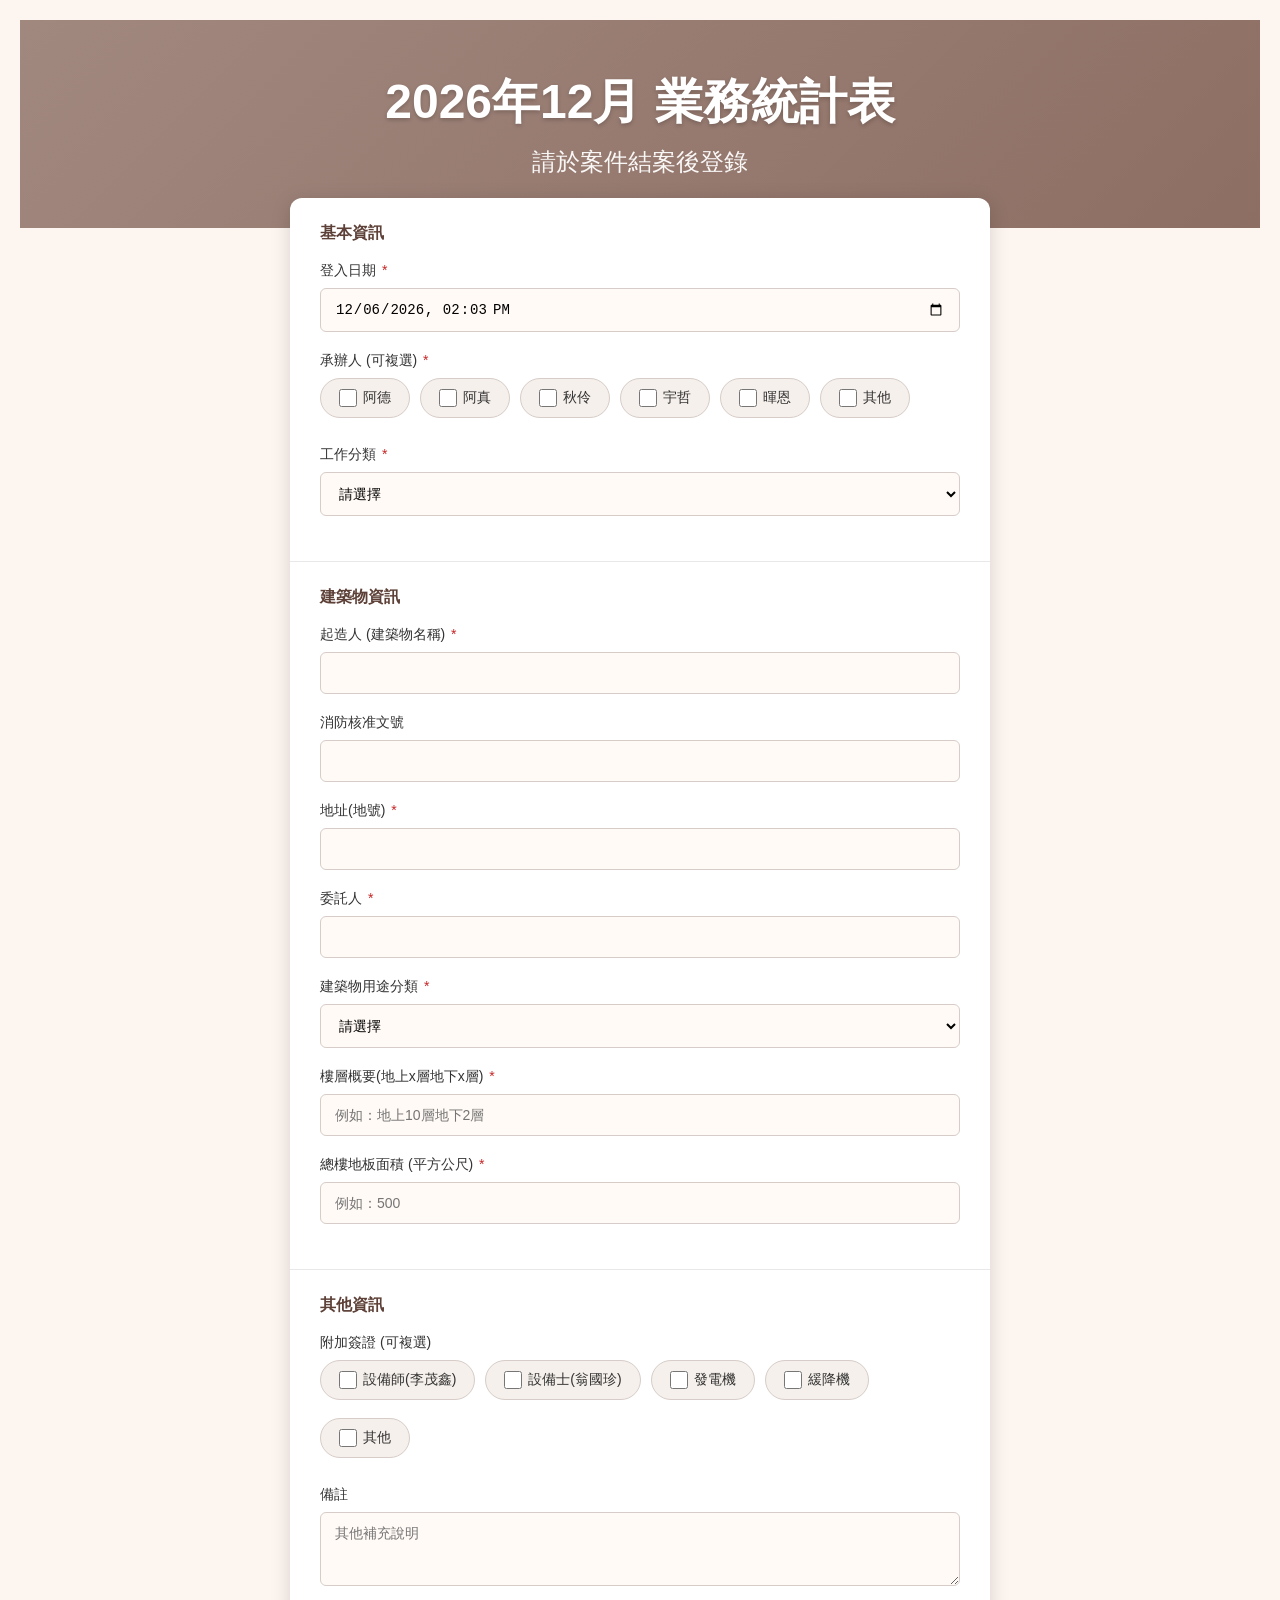
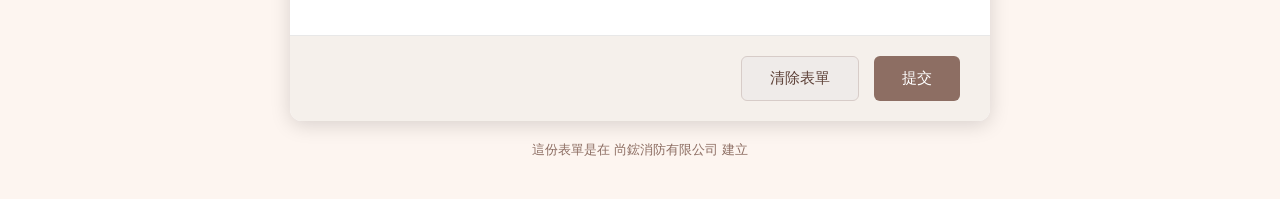
==== form.html @ 36d1661a "Fix: timezone, unit sqm" ====
<!DOCTYPE html>
<html lang="zh-TW">
<head>
    <meta charset="UTF-8">
    <meta name="viewport" content="width=device-width, initial-scale=1.0">
    <title>尚鋐消防 - 業務統計表</title>
    <link rel="stylesheet" href="styles.css">
</head>
<body>
    <!-- 頂部橫幅 -->
    <header class="header-banner">
        
        <h1 id="formTitle">2026年3月 業務統計表</h1>
        <p class="subtitle">請於案件結案後登錄</p>
    </header>

    <div class="container">
        <form id="businessForm">
            <section class="form-section">
                <h2>基本資訊</h2>
                
                <div class="form-group">
                    <label for="loginDate">登入日期 <span class="required">*</span></label>
                    <input type="datetime-local" id="loginDate" name="loginDate" required>
                </div>

                <div class="form-group">
                    <label>承辦人 (可複選) <span class="required">*</span></label>
                    <div class="checkbox-group">
                        <label><input type="checkbox" name="contactPerson" value="阿德"><span>阿德</span></label>
                        <label><input type="checkbox" name="contactPerson" value="阿真"><span>阿真</span></label>
                        <label><input type="checkbox" name="contactPerson" value="秋伶"><span>秋伶</span></label>
                        <label><input type="checkbox" name="contactPerson" value="宇哲"><span>宇哲</span></label>
                        <label><input type="checkbox" name="contactPerson" value="暉恩"><span>暉恩</span></label>
                        <label><input type="checkbox" name="contactPerson" value="其他"><span>其他</span></label>
                    </div>
                </div>

                <div class="form-group">
                    <label for="workType">工作分類 <span class="required">*</span></label>
                    <select id="workType" name="workType" required>
                        <option value="">請選擇</option>
                        <option value="會審">會審</option>
                        <option value="會勘">會勘</option>
                        <option value="其他">其他</option>
                    </select>
                </div>
            </section>

            <section class="form-section">
                <h2>建築物資訊</h2>

                <div class="form-group">
                    <label for="builder">起造人 (建築物名稱) <span class="required">*</span></label>
                    <input type="text" id="builder" name="builder" required>
                </div>

                <div class="form-group">
                    <label for="firePermit">消防核准文號</label>
                    <input type="text" id="firePermit" name="firePermit">
                </div>

                <div class="form-group">
                    <label for="address">地址(地號) <span class="required">*</span></label>
                    <input type="text" id="address" name="address" required>
                </div>

                <div class="form-group">
                    <label for="client">委託人 <span class="required">*</span></label>
                    <input type="text" id="client" name="client" required>
                </div>

                <div class="form-group">
                    <label for="buildingType">建築物用途分類 <span class="required">*</span></label>
                    <select id="buildingType" name="buildingType" required>
                        <option value="">請選擇</option>
                        <option value="甲類">甲類</option>
                        <option value="乙類">乙類</option>
                        <option value="丙類">丙類</option>
                        <option value="丁類">丁類</option>
                        <option value="複合用途">複合用途</option>
                        <option value="其他">其他</option>
                    </select>
                </div>

                <div class="form-group">
                    <label for="floors">樓層概要(地上x層地下x層) <span class="required">*</span></label>
                    <input type="text" id="floors" name="floors" placeholder="例如：地上10層地下2層" required>
                </div>

                <div class="form-group">
                    <label for="totalArea">總樓地板面積 (平方公尺) <span class="required">*</span></label>
                    <input type="text" id="totalArea" name="totalArea" placeholder="例如：500" required>
                </div>
            </section>

            <section class="form-section">
                <h2>其他資訊</h2>

                <div class="form-group">
                    <label>附加簽證 (可複選)</label>
                    <div class="checkbox-group">
                        <label><input type="checkbox" name="certifications" value="設備師(李茂鑫)"><span>設備師(李茂鑫)</span></label>
                        <label><input type="checkbox" name="certifications" value="設備士(翁國珍)"><span>設備士(翁國珍)</span></label>
                        <label><input type="checkbox" name="certifications" value="發電機"><span>發電機</span></label>
                        <label><input type="checkbox" name="certifications" value="緩降機"><span>緩降機</span></label>
                        <label><input type="checkbox" name="certifications" value="其他"><span>其他</span></label>
                    </div>
                </div>

                <div class="form-group">
                    <label for="notes">備註</label>
                    <textarea id="notes" name="notes" rows="3" placeholder="其他補充說明"></textarea>
                </div>
            </section>

            <div class="form-actions">
                <button type="button" class="btn btn-secondary" onclick="clearForm()">清除表單</button>
                <button type="submit" class="btn btn-primary">提交</button>
            </div>
        </form>

        <div id="result" class="result hidden"></div>
    </div>

    <footer>
        <p>這份表單是在 尚鋐消防有限公司 建立</p>
    </footer>

    <script>
        // Web App URL - Google Apps Script
        const API_URL = "https://script.google.com/macros/s/AKfycbzPoReHdl9AKR8pITlNkd7nizCywpOwbFNF6K-1LlqZbz9TEqCWVy_1ddbAivbn4FiC/exec";

        // 取得台灣時區的現在時間
        function getTaiwanNow() {
            // 台灣時區 UTC+8
            const now = new Date();
            const taiwanOffset = 8 * 60; // UTC+8
            const localOffset = now.getTimezoneOffset();
            const diff = (localOffset + taiwanOffset) * 60 * 1000;
            return new Date(now.getTime() + diff);
        }

        // 初始化標題和日期
        function initForm() {
            const now = getTaiwanNow();
            const year = now.getFullYear();
            const month = now.getMonth() + 1;
            document.getElementById("formTitle").textContent = year + "年" + month + "月 業務統計表";
            
            // 格式化為 YYYY-MM-DDTHH:mm
            const pad = (n) => n.toString().padStart(2, '0');
            const formatted = now.getFullYear() + '-' + 
                            pad(now.getMonth() + 1) + '-' + 
                            pad(now.getDate()) + 'T' + 
                            pad(now.getHours()) + ':' + 
                            pad(now.getMinutes());
            document.getElementById('loginDate').value = formatted;
        }

        // 頁面載入後初始化
        initForm();

        // 清除表單
        function clearForm() {
            document.getElementById('businessForm').reset();
            const now = getTaiwanNow();
            const pad = (n) => n.toString().padStart(2, '0');
            const formatted = now.getFullYear() + '-' + 
                            pad(now.getMonth() + 1) + '-' + 
                            pad(now.getDate()) + 'T' + 
                            pad(now.getHours()) + ':' + 
                            pad(now.getMinutes());
            document.getElementById('loginDate').value = formatted;
            document.getElementById('result').classList.add('hidden');
        }

        // 提交表單
        document.getElementById('businessForm').addEventListener('submit', function(e) {
            e.preventDefault();
            
            const resultDiv = document.getElementById('result');
            const submitBtn = this.querySelector('.btn-primary');
            
            submitBtn.disabled = true;
            submitBtn.textContent = '提交中...';
            
            // 使用 URLSearchParams
            const formData = new URLSearchParams();
            formData.append('loginDate', document.getElementById('loginDate').value);
            formData.append('contactPerson', Array.from(document.querySelectorAll('input[name="contactPerson"]:checked')).map(cb => cb.value).join(', '));
            formData.append('workType', document.getElementById('workType').value);
            formData.append('builder', document.getElementById('builder').value);
            formData.append('firePermit', document.getElementById('firePermit').value);
            formData.append('address', document.getElementById('address').value);
            formData.append('client', document.getElementById('client').value);
            formData.append('buildingType', document.getElementById('buildingType').value);
            formData.append('floors', document.getElementById('floors').value);
            formData.append('totalArea', document.getElementById('totalArea').value);
            formData.append('certifications', Array.from(document.querySelectorAll('input[name="certifications"]:checked')).map(cb => cb.value).join(', '));
            formData.append('notes', document.getElementById('notes').value);

            fetch(API_URL, {
                method: 'POST',
                body: formData
            })
            .then(response => response.text())
            .then(text => {
                try {
                    const data = JSON.parse(text);
                    if (data.status === 'success') {
                        resultDiv.className = 'result success';
                        resultDiv.textContent = '✅ 資料已成功提交！感謝您的填寫。';
                        resultDiv.classList.remove('hidden');
                        setTimeout(() => { clearForm(); }, 2000);
                    } else {
                        throw new Error(data.message);
                    }
                } catch (err) {
                    if (text.includes('success') || text.includes('已儲存')) {
                        resultDiv.className = 'result success';
                        resultDiv.textContent = '✅ 資料已成功提交！感謝您的填寫。';
                        resultDiv.classList.remove('hidden');
                        setTimeout(() => { clearForm(); }, 2000);
                    } else {
                        throw new Error(err.message);
                    }
                }
            })
            .catch(error => {
                resultDiv.className = 'result error';
                resultDiv.textContent = '❌ 提交失敗：' + error.message;
                resultDiv.classList.remove('hidden');
            })
            .finally(() => {
                submitBtn.disabled = false;
                submitBtn.textContent = '提交';
            });
        });
    </script>
</body>
</html>
---- styles.css ----
/* 全局樣式 */
* {
    margin: 0;
    padding: 0;
    box-sizing: border-box;
}

body {
    font-family: -apple-system, BlinkMacSystemFont, 'Segoe UI', Roboto, 'Helvetica Neue', Arial, sans-serif;
    background: #fdf5f0;
    min-height: 100vh;
    padding: 20px;
}

/* 頂部橫幅 */
.header-banner {
    background: linear-gradient(135deg, #a1887f 0%, #8d6e63 100%);
    padding: 50px 20px;
    text-align: center;
    color: white;
}

.header-banner .logo {
    max-width: 350px;
    height: auto;
    margin-bottom: 15px;
    background: rgba(255,255,255,0.95);
    padding: 20px;
    border-radius: 16px;
    box-shadow: 0 4px 15px rgba(0,0,0,0.2);
}

.header-banner h1 {
    font-size: 48px;
    font-weight: 600;
    margin-bottom: 12px;
    text-shadow: 0 2px 4px rgba(0,0,0,0.2);
}

.header-banner .subtitle {
    font-size: 24px;
    opacity: 0.95;
}

/* 主容器 */
.container {
    max-width: 700px;
    margin: -30px auto 0;
    background: white;
    border-radius: 12px;
    box-shadow: 0 4px 20px rgba(0, 0, 0, 0.15);
    overflow: hidden;
}

/* 表單區塊 */
.form-section {
    padding: 25px 30px;
    border-bottom: 1px solid #e8e8e8;
}

.form-section:last-child {
    border-bottom: none;
}

.form-section h2 {
    color: #5d4037;
    font-size: 16px;
    margin-bottom: 18px;
    font-weight: 600;
}

/* 表單群組 */
.form-group {
    margin-bottom: 20px;
}

.form-group label {
    display: block;
    margin-bottom: 8px;
    color: #333;
    font-size: 14px;
    font-weight: 500;
}

.form-group label .required {
    color: #c62828;
    margin-left: 2px;
}

.form-group input[type="text"],
.form-group input[type="number"],
.form-group input[type="datetime-local"],
.form-group select,
.form-group textarea {
    width: 100%;
    padding: 12px 14px;
    border: 1px solid #d7ccc8;
    border-radius: 6px;
    font-size: 14px;
    transition: all 0.2s;
    background: #fffaf5;
}

.form-group input:hover,
.form-group select:hover,
.form-group textarea:hover {
    border-color: #a1887f;
}

.form-group input:focus,
.form-group select:focus,
.form-group textarea:focus {
    outline: none;
    border-color: #a1887f;
    box-shadow: 0 0 0 3px rgba(161, 136, 127, 0.25);
}

/* 選擇框群組 */
.checkbox-group {
    display: flex;
    flex-wrap: wrap;
    gap: 10px;
}

.checkbox-group label {
    display: flex;
    align-items: center;
    cursor: pointer;
    padding: 10px 18px;
    background: #f5f0eb;
    border: 1px solid #d7ccc8;
    border-radius: 24px;
    transition: all 0.2s;
    font-size: 14px;
    font-weight: normal;
}

.checkbox-group label:hover {
    background: #efebe9;
    border-color: #a1887f;
}

.checkbox-group input[type="checkbox"] {
    margin-right: 6px;
    width: 18px;
    height: 18px;
    cursor: pointer;
    accent-color: #8d6e63;
}

.checkbox-group input[type="checkbox"]:checked + span {
    font-weight: 500;
}

/* 表單操作區 */
.form-actions {
    padding: 20px 30px;
    background: #f5f0eb;
    display: flex;
    justify-content: flex-end;
    gap: 15px;
}

/* 按鈕樣式 */
.btn {
    padding: 12px 28px;
    border-radius: 6px;
    font-size: 15px;
    font-weight: 500;
    cursor: pointer;
    transition: all 0.2s;
    border: none;
}

.btn-primary {
    background: #8d6e63;
    color: white;
}

.btn-primary:hover {
    background: #6d4c41;
    box-shadow: 0 4px 12px rgba(141, 110, 99, 0.4);
}

.btn-secondary {
    background: #efebe9;
    color: #5d4037;
    border: 1px solid #d7ccc8;
}

.btn-secondary:hover {
    background: #d7ccc8;
}

/* 結果 {
    padding:訊息 */
.result 15px 20px;
    margin: 0 30px 20px;
    border-radius: 6px;
    text-align: center;
    font-size: 14px;
}

.result.success {
    background: #e8f5e9;
    color: #2e7d32;
    border: 1px solid #c8e6c9;
}

.result.error {
    background: #ffebee;
    color: #c62828;
    border: 1px solid #ffcdd2;
}

.hidden {
    display: none;
}

/* Footer */
footer {
    text-align: center;
    padding: 20px;
    color: #8d6e63;
    font-size: 13px;
}

/* 首頁樣式 */
.home-container {
    text-align: center;
    padding: 80px 20px;
}

.home-container h1 {
    color: #6d4c41;
    font-size: 36px;
    margin-bottom: 25px;
}

.home-container p {
    color: #8d6e63;
    font-size: 18px;
    margin-bottom: 40px;
}

.home-container a {
    display: inline-block;
    padding: 18px 50px;
    background: #8d6e63;
    color: white;
    text-decoration: none;
    border-radius: 10px;
    font-size: 20px;
    transition: all 0.2s;
}

.home-container a:hover {
    background: #6d4c41;
    box-shadow: 0 6px 20px rgba(141, 110, 99, 0.5);
}

/* 響應式設計 */
@media (max-width: 600px) {
    body {
        padding: 0;
    }
    
    .header-banner {
        padding: 40px 20px;
    }
    
    .header-banner .logo {
        max-width: 250px;
        padding: 12px;
    }
    
    .header-banner h1 {
        font-size: 36px;
    }
    
    .container {
        margin: 0;
        border-radius: 0;
    }
    
    .form-section {
        padding: 20px;
    }
    
    .form-actions {
        flex-direction: column-reverse;
    }
    
    .btn {
        width: 100%;
    }
}
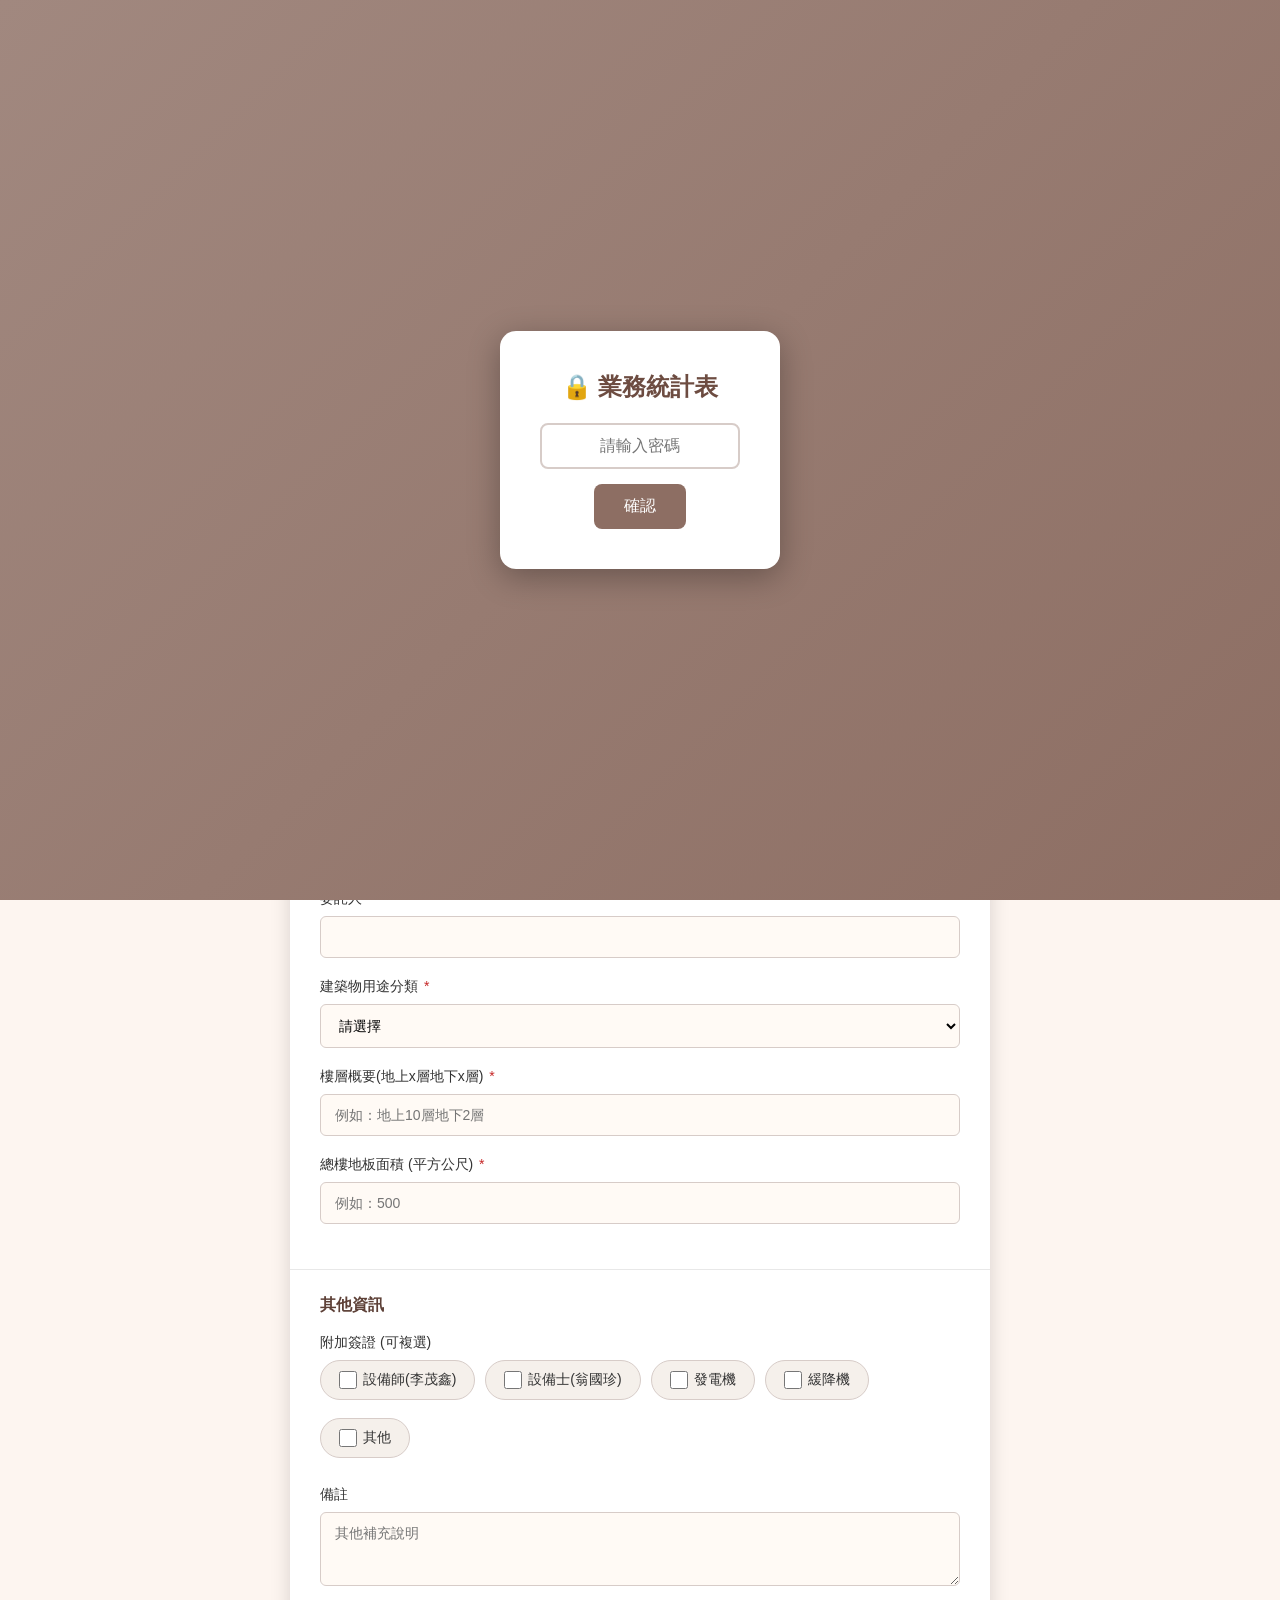
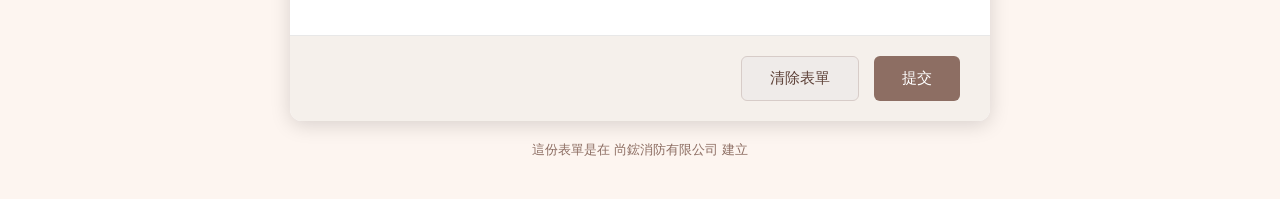
==== commit 37f057c1: "Add password protection" ====
--- a/form.html
+++ b/form.html
@@ -5,8 +5,70 @@
     <meta name="viewport" content="width=device-width, initial-scale=1.0">
     <title>尚鋐消防 - 業務統計表</title>
     <link rel="stylesheet" href="styles.css">
+    <style>
+        .login-overlay {
+            position: fixed;
+            top: 0;
+            left: 0;
+            width: 100%;
+            height: 100%;
+            background: linear-gradient(135deg, #a1887f 0%, #8d6e63 100%);
+            display: flex;
+            justify-content: center;
+            align-items: center;
+            z-index: 9999;
+        }
+        .login-box {
+            background: white;
+            padding: 40px;
+            border-radius: 16px;
+            text-align: center;
+            box-shadow: 0 8px 32px rgba(0,0,0,0.3);
+        }
+        .login-box h2 {
+            color: #6d4c41;
+            margin-bottom: 20px;
+        }
+        .login-box input {
+            padding: 12px 16px;
+            border: 2px solid #d7ccc8;
+            border-radius: 8px;
+            font-size: 16px;
+            width: 200px;
+            text-align: center;
+        }
+        .login-box button {
+            margin-top: 15px;
+            padding: 12px 30px;
+            background: #8d6e63;
+            color: white;
+            border: none;
+            border-radius: 8px;
+            font-size: 16px;
+            cursor: pointer;
+        }
+        .login-box button:hover {
+            background: #6d4c41;
+        }
+        .error-msg {
+            color: #c62828;
+            margin-top: 10px;
+            display: none;
+        }
+    </style>
 </head>
 <body>
+    <!-- 密碼驗證畫面 -->
+    <div class="login-overlay" id="loginOverlay">
+        <div class="login-box">
+            <h2>🔒 業務統計表</h2>
+            <input type="password" id="passwordInput" placeholder="請輸入密碼" maxlength="6">
+            <br>
+            <button onclick="checkPassword()">確認</button>
+            <p class="error-msg" id="errorMsg">密碼錯誤，請重新輸入</p>
+        </div>
+    </div>
+
     <!-- 頂部橫幅 -->
     <header class="header-banner">
         
@@ -128,18 +190,29 @@
     </footer>
 
     <script>
+        const CORRECT_PASSWORD = '561122';
+        
+        // 密碼驗證
+        function checkPassword() {
+            const input = document.getElementById('passwordInput').value;
+            const errorMsg = document.getElementById('errorMsg');
+            if (input === CORRECT_PASSWORD) {
+                document.getElementById('loginOverlay').style.display = 'none';
+                initForm();
+            } else {
+                errorMsg.style.display = 'block';
+            }
+        }
+        
+        // 按 Enter 提交密碼
+        document.getElementById('passwordInput').addEventListener('keypress', function(e) {
+            if (e.key === 'Enter') {
+                checkPassword();
+            }
+        });
+
         // Web App URL - Google Apps Script
-        const API_URL = "https://script.google.com/macros/s/AKfycbzPoReHdl9AKR8pITlNkd7nizCywpOwbFNF6K-1LlqZbz9TEqCWVy_1ddbAivbn4FiC/exec";
-
-        // 取得台灣時區的現在時間
-        function getTaiwanNow() {
-            // 台灣時區 UTC+8
-            const now = new Date();
-            const taiwanOffset = 8 * 60; // UTC+8
-            const localOffset = now.getTimezoneOffset();
-            const diff = (localOffset + taiwanOffset) * 60 * 1000;
-            return new Date(now.getTime() + diff);
-        }
+        const API_URL = "https://script.google.com/macros/s/AKfycbyqFH4MSMSLRUcwJqnm8q1SRObrTsmxz4cciG5Ne8VhoCE_oM0UrxlOPxXifZakHN6s/exec";
 
         // 初始化標題和日期
         function initForm() {
@@ -148,7 +221,6 @@
             const month = now.getMonth() + 1;
             document.getElementById("formTitle").textContent = year + "年" + month + "月 業務統計表";
             
-            // 格式化為 YYYY-MM-DDTHH:mm
             const pad = (n) => n.toString().padStart(2, '0');
             const formatted = now.getFullYear() + '-' + 
                             pad(now.getMonth() + 1) + '-' + 
@@ -158,10 +230,14 @@
             document.getElementById('loginDate').value = formatted;
         }
 
-        // 頁面載入後初始化
-        initForm();
-
-        // 清除表單
+        function getTaiwanNow() {
+            const now = new Date();
+            const taiwanOffset = 8 * 60;
+            const localOffset = now.getTimezoneOffset();
+            const diff = (localOffset + taiwanOffset) * 60 * 1000;
+            return new Date(now.getTime() + diff);
+        }
+
         function clearForm() {
             document.getElementById('businessForm').reset();
             const now = getTaiwanNow();
@@ -175,7 +251,6 @@
             document.getElementById('result').classList.add('hidden');
         }
 
-        // 提交表單
         document.getElementById('businessForm').addEventListener('submit', function(e) {
             e.preventDefault();
             
@@ -185,7 +260,6 @@
             submitBtn.disabled = true;
             submitBtn.textContent = '提交中...';
             
-            // 使用 URLSearchParams
             const formData = new URLSearchParams();
             formData.append('loginDate', document.getElementById('loginDate').value);
             formData.append('contactPerson', Array.from(document.querySelectorAll('input[name="contactPerson"]:checked')).map(cb => cb.value).join(', '));
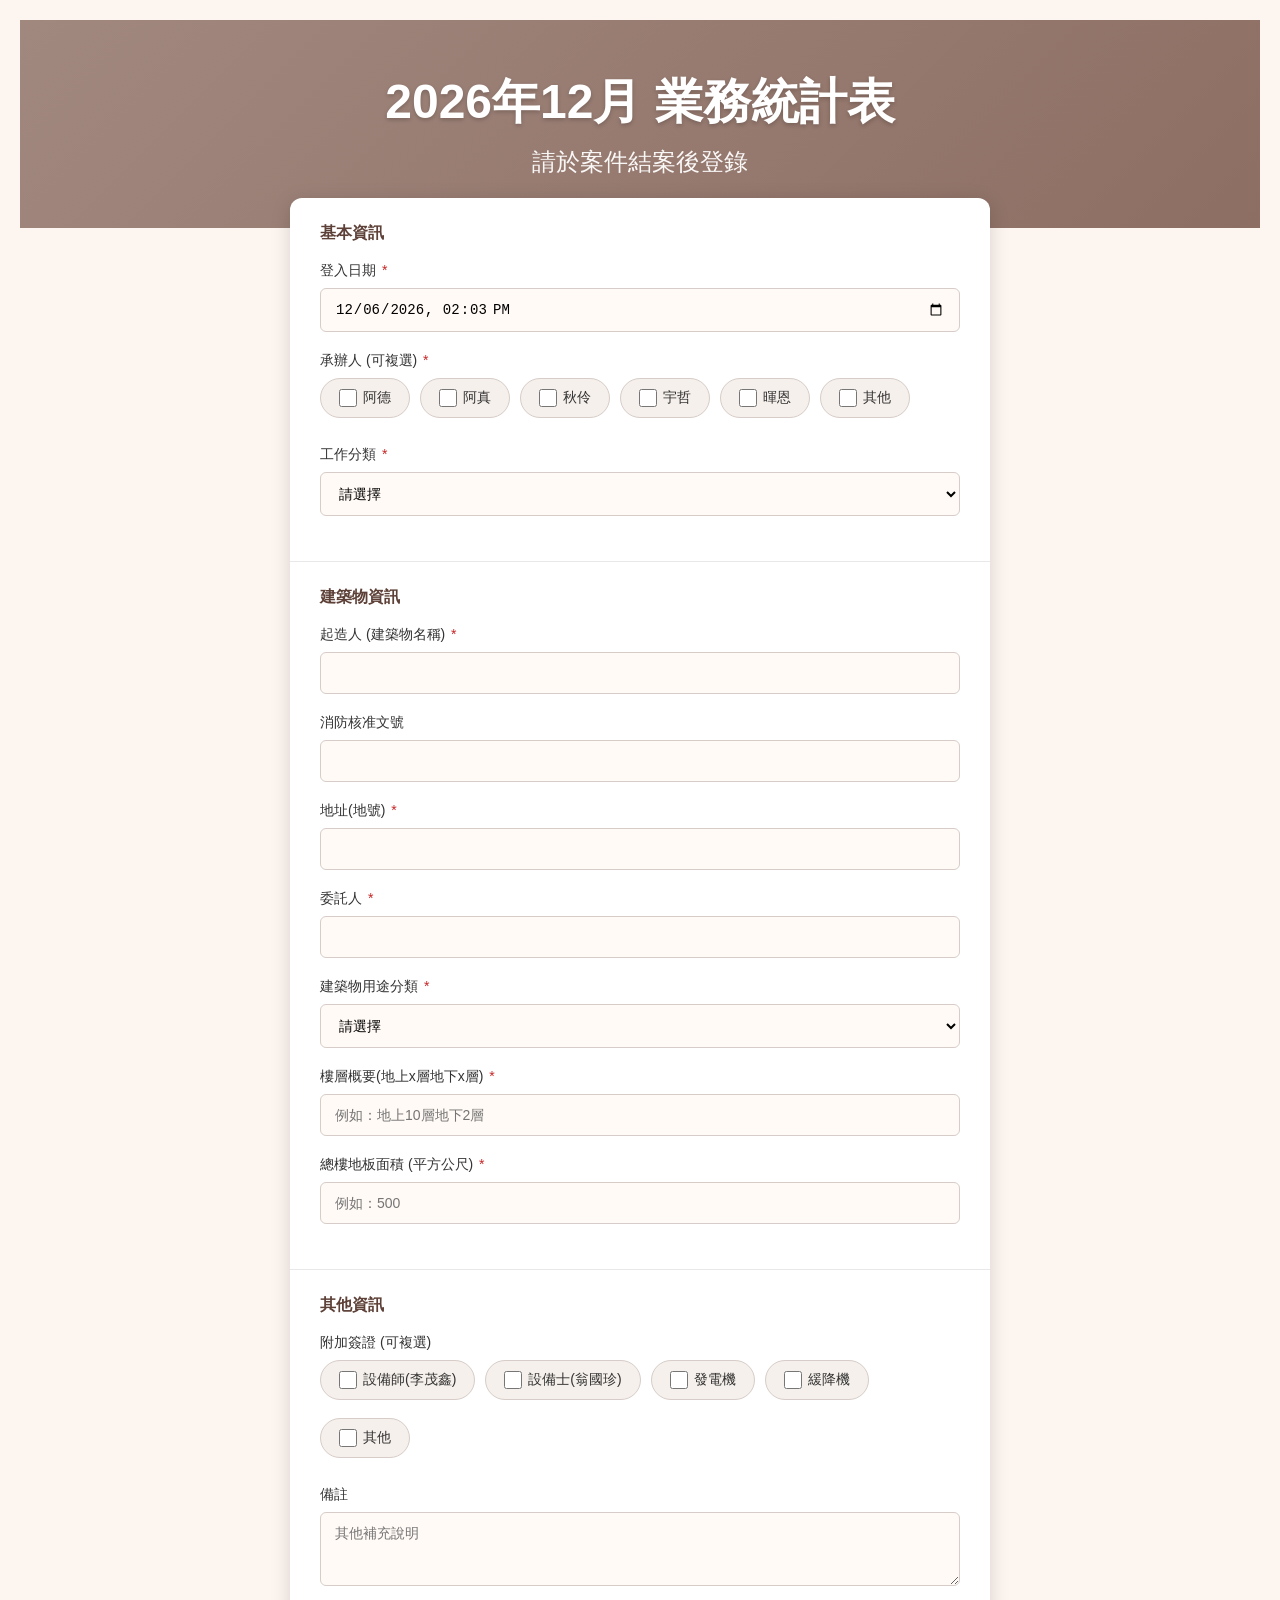
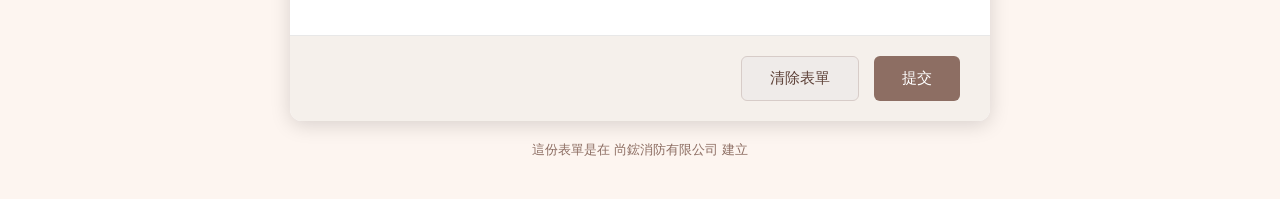
==== commit a04a3a53: "Remove password from form" ====
--- a/form.html
+++ b/form.html
@@ -5,70 +5,8 @@
     <meta name="viewport" content="width=device-width, initial-scale=1.0">
     <title>尚鋐消防 - 業務統計表</title>
     <link rel="stylesheet" href="styles.css">
-    <style>
-        .login-overlay {
-            position: fixed;
-            top: 0;
-            left: 0;
-            width: 100%;
-            height: 100%;
-            background: linear-gradient(135deg, #a1887f 0%, #8d6e63 100%);
-            display: flex;
-            justify-content: center;
-            align-items: center;
-            z-index: 9999;
-        }
-        .login-box {
-            background: white;
-            padding: 40px;
-            border-radius: 16px;
-            text-align: center;
-            box-shadow: 0 8px 32px rgba(0,0,0,0.3);
-        }
-        .login-box h2 {
-            color: #6d4c41;
-            margin-bottom: 20px;
-        }
-        .login-box input {
-            padding: 12px 16px;
-            border: 2px solid #d7ccc8;
-            border-radius: 8px;
-            font-size: 16px;
-            width: 200px;
-            text-align: center;
-        }
-        .login-box button {
-            margin-top: 15px;
-            padding: 12px 30px;
-            background: #8d6e63;
-            color: white;
-            border: none;
-            border-radius: 8px;
-            font-size: 16px;
-            cursor: pointer;
-        }
-        .login-box button:hover {
-            background: #6d4c41;
-        }
-        .error-msg {
-            color: #c62828;
-            margin-top: 10px;
-            display: none;
-        }
-    </style>
 </head>
 <body>
-    <!-- 密碼驗證畫面 -->
-    <div class="login-overlay" id="loginOverlay">
-        <div class="login-box">
-            <h2>🔒 業務統計表</h2>
-            <input type="password" id="passwordInput" placeholder="請輸入密碼" maxlength="6">
-            <br>
-            <button onclick="checkPassword()">確認</button>
-            <p class="error-msg" id="errorMsg">密碼錯誤，請重新輸入</p>
-        </div>
-    </div>
-
     <!-- 頂部橫幅 -->
     <header class="header-banner">
         
@@ -190,29 +128,17 @@
     </footer>
 
     <script>
-        const CORRECT_PASSWORD = '561122';
-        
-        // 密碼驗證
-        function checkPassword() {
-            const input = document.getElementById('passwordInput').value;
-            const errorMsg = document.getElementById('errorMsg');
-            if (input === CORRECT_PASSWORD) {
-                document.getElementById('loginOverlay').style.display = 'none';
-                initForm();
-            } else {
-                errorMsg.style.display = 'block';
-            }
-        }
-        
-        // 按 Enter 提交密碼
-        document.getElementById('passwordInput').addEventListener('keypress', function(e) {
-            if (e.key === 'Enter') {
-                checkPassword();
-            }
-        });
-
         // Web App URL - Google Apps Script
         const API_URL = "https://script.google.com/macros/s/AKfycbyqFH4MSMSLRUcwJqnm8q1SRObrTsmxz4cciG5Ne8VhoCE_oM0UrxlOPxXifZakHN6s/exec";
+
+        // 取得台灣時區的現在時間
+        function getTaiwanNow() {
+            const now = new Date();
+            const taiwanOffset = 8 * 60;
+            const localOffset = now.getTimezoneOffset();
+            const diff = (localOffset + taiwanOffset) * 60 * 1000;
+            return new Date(now.getTime() + diff);
+        }
 
         // 初始化標題和日期
         function initForm() {
@@ -230,13 +156,7 @@
             document.getElementById('loginDate').value = formatted;
         }
 
-        function getTaiwanNow() {
-            const now = new Date();
-            const taiwanOffset = 8 * 60;
-            const localOffset = now.getTimezoneOffset();
-            const diff = (localOffset + taiwanOffset) * 60 * 1000;
-            return new Date(now.getTime() + diff);
-        }
+        initForm();
 
         function clearForm() {
             document.getElementById('businessForm').reset();
